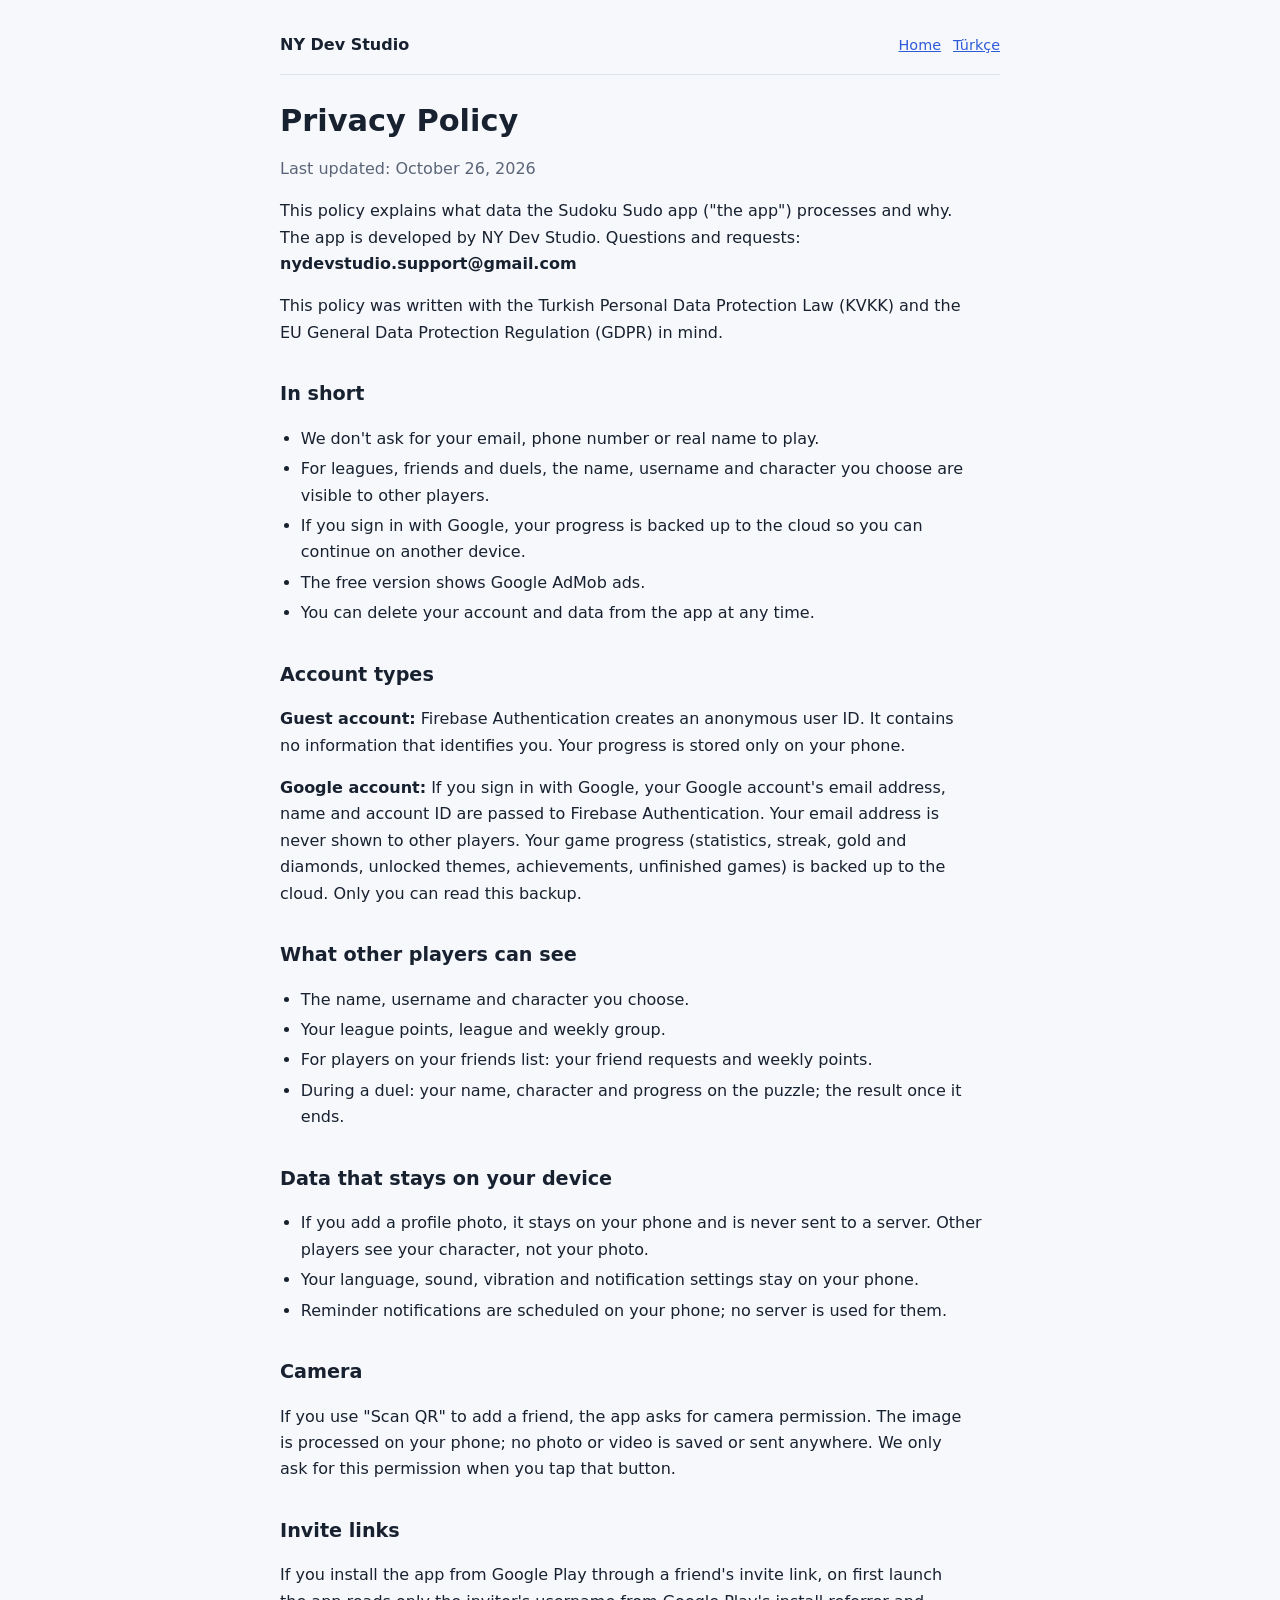
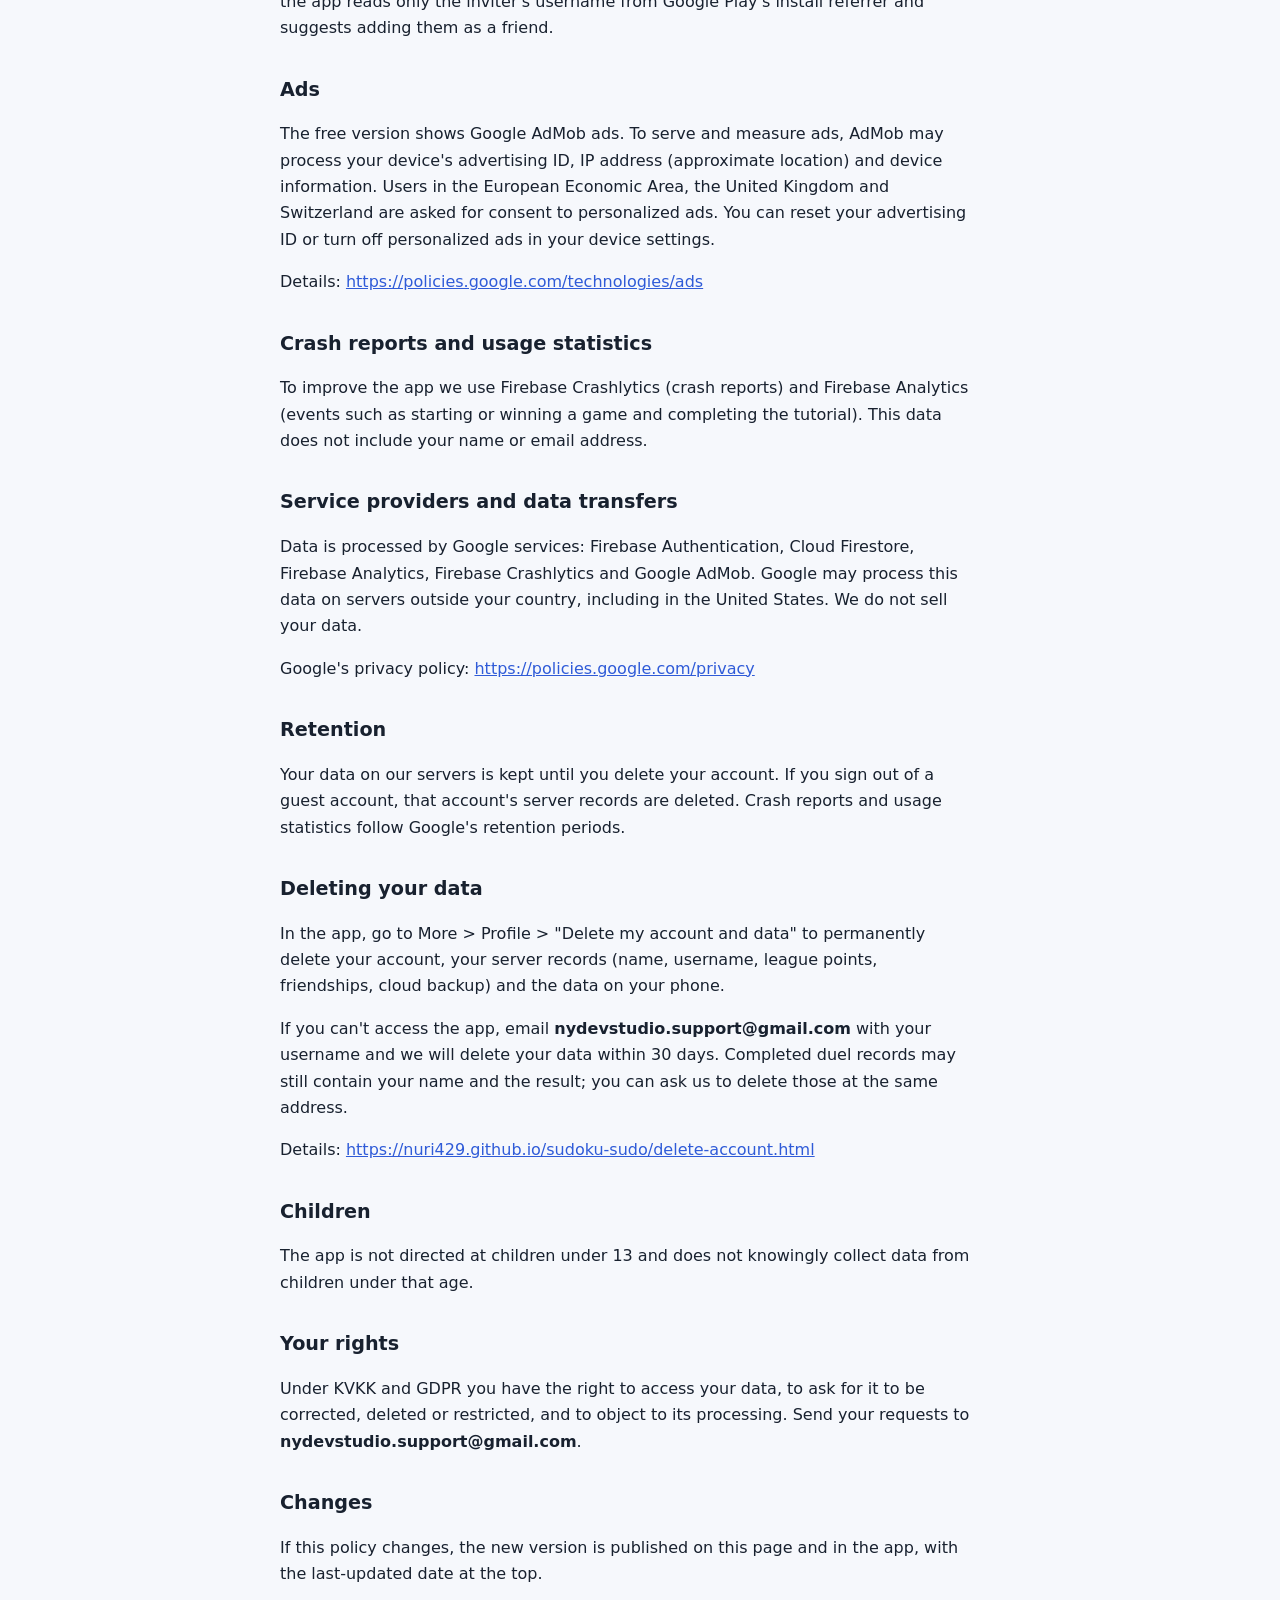
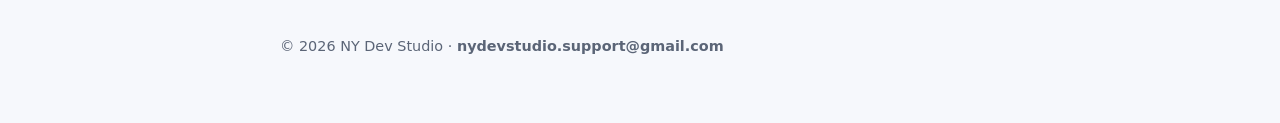
==== sudoku-sudo/privacy.html @ 25af7e7c "Sudoku Sudo gizlilik politikası, hesap silme sayfaları ve app-ads.txt Co-Authored-By: Claude Opus 5." ====
<!doctype html>
<html lang="en">
<head>
<meta charset="utf-8">
<meta name="viewport" content="width=device-width, initial-scale=1">
<title>Privacy Policy · Sudoku Sudo</title>
<link rel="stylesheet" href="/style.css">
</head>
<body>
<main>
<header class="site"><a class="brand" href="/">NY Dev Studio</a><nav class="lang"><a href="/">Home</a><a href="/sudoku-sudo/gizlilik.html" hreflang="tr">Türkçe</a></nav></header>
<h1>Privacy Policy</h1>
<p class="meta">Last updated: October 26, 2026</p>
<p>This policy explains what data the Sudoku Sudo app (&quot;the app&quot;) processes and why. The app is developed by NY Dev Studio. Questions and requests: <span class="mail">nydevstudio.support@gmail.com</span></p>
<p>This policy was written with the Turkish Personal Data Protection Law (KVKK) and the EU General Data Protection Regulation (GDPR) in mind.</p>
<h2>In short</h2>
<ul>
<li>We don&#x27;t ask for your email, phone number or real name to play.</li>
<li>For leagues, friends and duels, the name, username and character you choose are visible to other players.</li>
<li>If you sign in with Google, your progress is backed up to the cloud so you can continue on another device.</li>
<li>The free version shows Google AdMob ads.</li>
<li>You can delete your account and data from the app at any time.</li>
</ul>
<h2>Account types</h2>
<p><strong>Guest account:</strong> Firebase Authentication creates an anonymous user ID. It contains no information that identifies you. Your progress is stored only on your phone.</p>
<p><strong>Google account:</strong> If you sign in with Google, your Google account&#x27;s email address, name and account ID are passed to Firebase Authentication. Your email address is never shown to other players. Your game progress (statistics, streak, gold and diamonds, unlocked themes, achievements, unfinished games) is backed up to the cloud. Only you can read this backup.</p>
<h2>What other players can see</h2>
<ul>
<li>The name, username and character you choose.</li>
<li>Your league points, league and weekly group.</li>
<li>For players on your friends list: your friend requests and weekly points.</li>
<li>During a duel: your name, character and progress on the puzzle; the result once it ends.</li>
</ul>
<h2>Data that stays on your device</h2>
<ul>
<li>If you add a profile photo, it stays on your phone and is never sent to a server. Other players see your character, not your photo.</li>
<li>Your language, sound, vibration and notification settings stay on your phone.</li>
<li>Reminder notifications are scheduled on your phone; no server is used for them.</li>
</ul>
<h2>Camera</h2>
<p>If you use &quot;Scan QR&quot; to add a friend, the app asks for camera permission. The image is processed on your phone; no photo or video is saved or sent anywhere. We only ask for this permission when you tap that button.</p>
<h2>Invite links</h2>
<p>If you install the app from Google Play through a friend&#x27;s invite link, on first launch the app reads only the inviter&#x27;s username from Google Play&#x27;s install referrer and suggests adding them as a friend.</p>
<h2>Ads</h2>
<p>The free version shows Google AdMob ads. To serve and measure ads, AdMob may process your device&#x27;s advertising ID, IP address (approximate location) and device information. Users in the European Economic Area, the United Kingdom and Switzerland are asked for consent to personalized ads. You can reset your advertising ID or turn off personalized ads in your device settings.</p>
<p>Details: <a href="https://policies.google.com/technologies/ads">https://policies.google.com/technologies/ads</a></p>
<h2>Crash reports and usage statistics</h2>
<p>To improve the app we use Firebase Crashlytics (crash reports) and Firebase Analytics (events such as starting or winning a game and completing the tutorial). This data does not include your name or email address.</p>
<h2>Service providers and data transfers</h2>
<p>Data is processed by Google services: Firebase Authentication, Cloud Firestore, Firebase Analytics, Firebase Crashlytics and Google AdMob. Google may process this data on servers outside your country, including in the United States. We do not sell your data.</p>
<p>Google&#x27;s privacy policy: <a href="https://policies.google.com/privacy">https://policies.google.com/privacy</a></p>
<h2>Retention</h2>
<p>Your data on our servers is kept until you delete your account. If you sign out of a guest account, that account&#x27;s server records are deleted. Crash reports and usage statistics follow Google&#x27;s retention periods.</p>
<h2>Deleting your data</h2>
<p>In the app, go to More &gt; Profile &gt; &quot;Delete my account and data&quot; to permanently delete your account, your server records (name, username, league points, friendships, cloud backup) and the data on your phone.</p>
<p>If you can&#x27;t access the app, email <span class="mail">nydevstudio.support@gmail.com</span> with your username and we will delete your data within 30 days. Completed duel records may still contain your name and the result; you can ask us to delete those at the same address.</p>
<p>Details: <a href="https://nuri429.github.io/sudoku-sudo/delete-account.html">https://nuri429.github.io/sudoku-sudo/delete-account.html</a></p>
<h2>Children</h2>
<p>The app is not directed at children under 13 and does not knowingly collect data from children under that age.</p>
<h2>Your rights</h2>
<p>Under KVKK and GDPR you have the right to access your data, to ask for it to be corrected, deleted or restricted, and to object to its processing. Send your requests to <span class="mail">nydevstudio.support@gmail.com</span>.</p>
<h2>Changes</h2>
<p>If this policy changes, the new version is published on this page and in the app, with the last-updated date at the top.</p>
<footer>© 2026 NY Dev Studio · <span class="mail">nydevstudio.support@gmail.com</span></footer>
</main>
</body>
</html>
---- style.css ----
:root {
  --bg: #f6f8fc; --surface: #ffffff; --fg: #18212f; --muted: #5b6577;
  --line: #dfe5ef; --accent: #2f5bd8;
  --font: "Nunito", "Segoe UI", system-ui, -apple-system, sans-serif;
}
@media (prefers-color-scheme: dark) {
  :root { --bg: #10151f; --surface: #171e2b; --fg: #e8edf6; --muted: #9aa5ba; --line: #2a3446; --accent: #8fa9ff; }
}
* { box-sizing: border-box; }
body { margin: 0; background: var(--bg); color: var(--fg); font: 16px/1.65 var(--font);
  padding: 32px max(16px, env(safe-area-inset-left)) 64px max(16px, env(safe-area-inset-right)); }
main { max-width: 720px; margin: 0 auto; }
header.site { display: flex; flex-wrap: wrap; gap: 8px 16px; align-items: center; justify-content: space-between;
  margin-bottom: 28px; padding-bottom: 16px; border-bottom: 1px solid var(--line); }
header.site a.brand { font-weight: 800; color: var(--fg); text-decoration: none; }
nav.lang a { margin-left: 12px; font-size: .9rem; }
h1 { font-size: 1.9rem; line-height: 1.2; margin: 0 0 8px; }
h2 { font-size: 1.2rem; margin: 32px 0 8px; }
p, li { max-width: 68ch; }
ul, ol { padding-left: 1.3em; }
li { margin: 4px 0; }
a { color: var(--accent); }
.meta { color: var(--muted); }
.card { background: var(--surface); border: 1px solid var(--line); border-radius: 12px; padding: 16px 20px; margin: 16px 0; }
.mail { font-weight: 700; user-select: all; }
footer { margin-top: 48px; color: var(--muted); font-size: .9rem; }
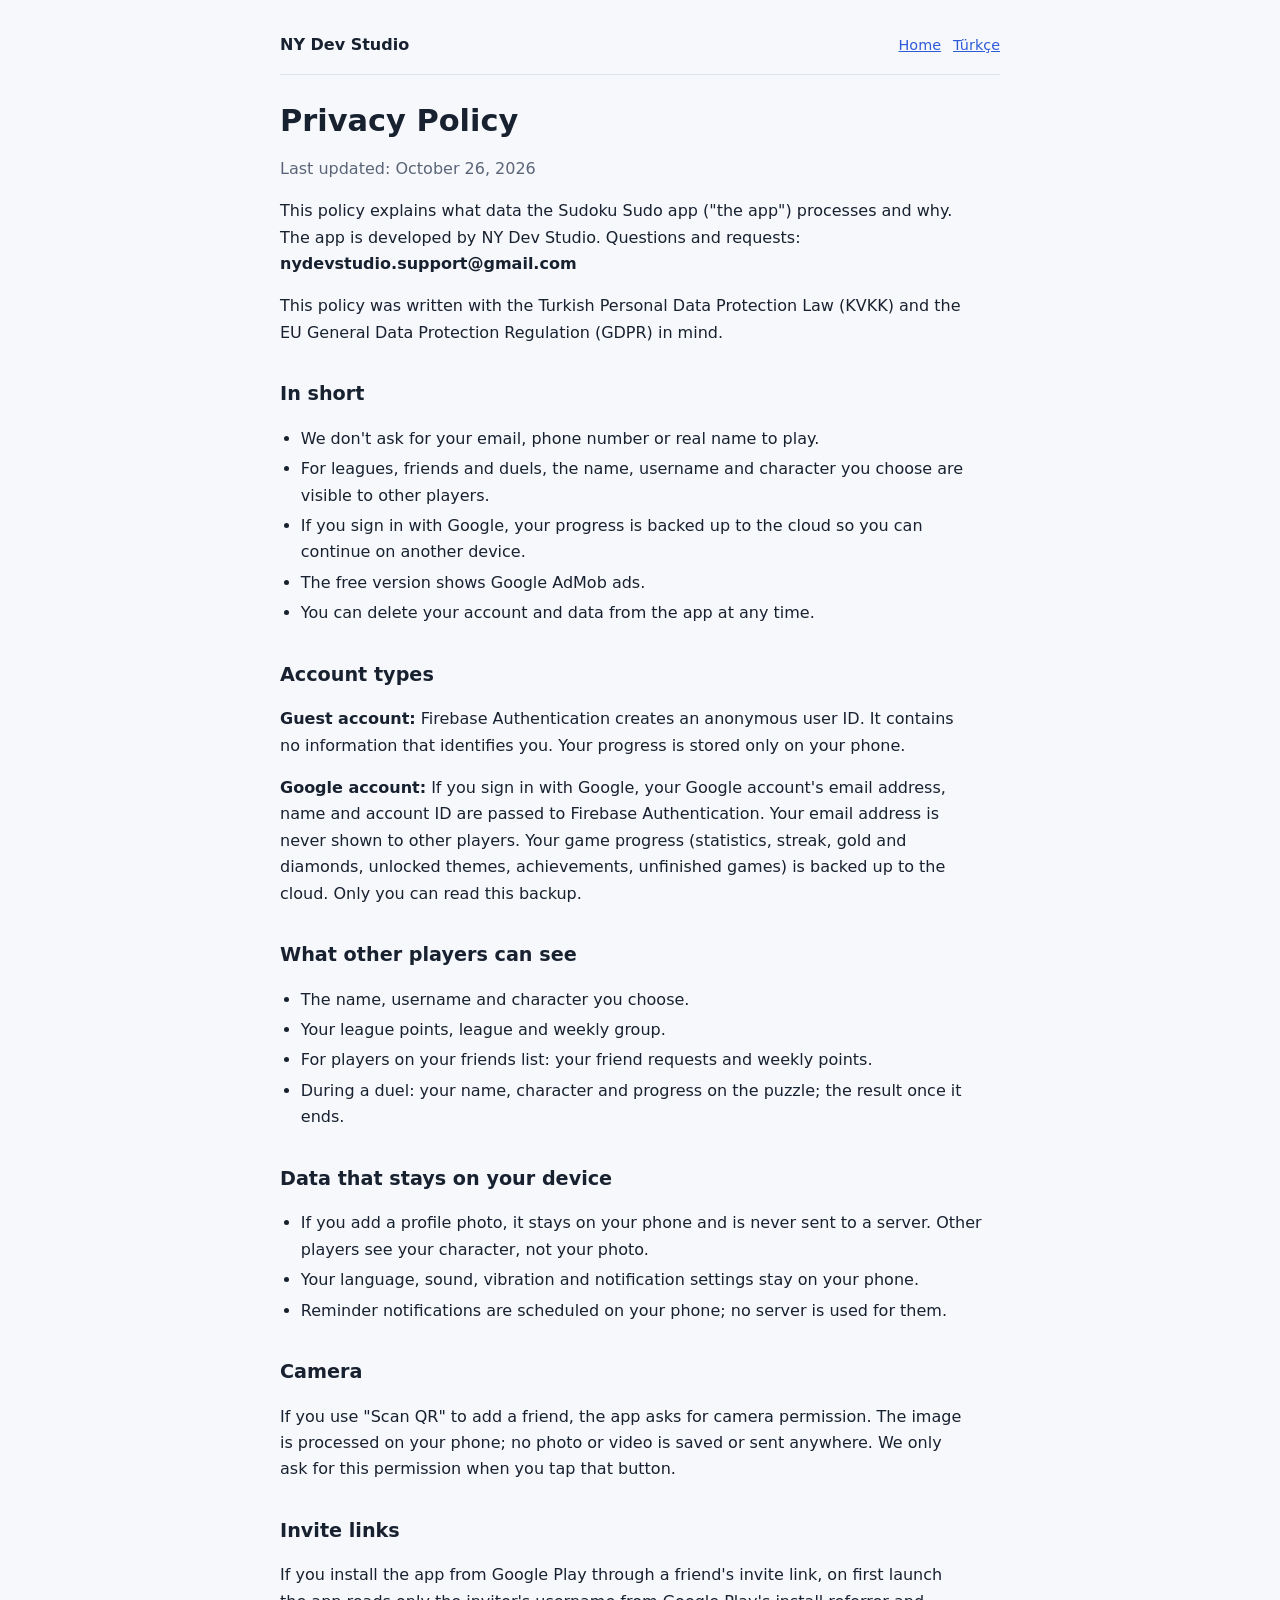
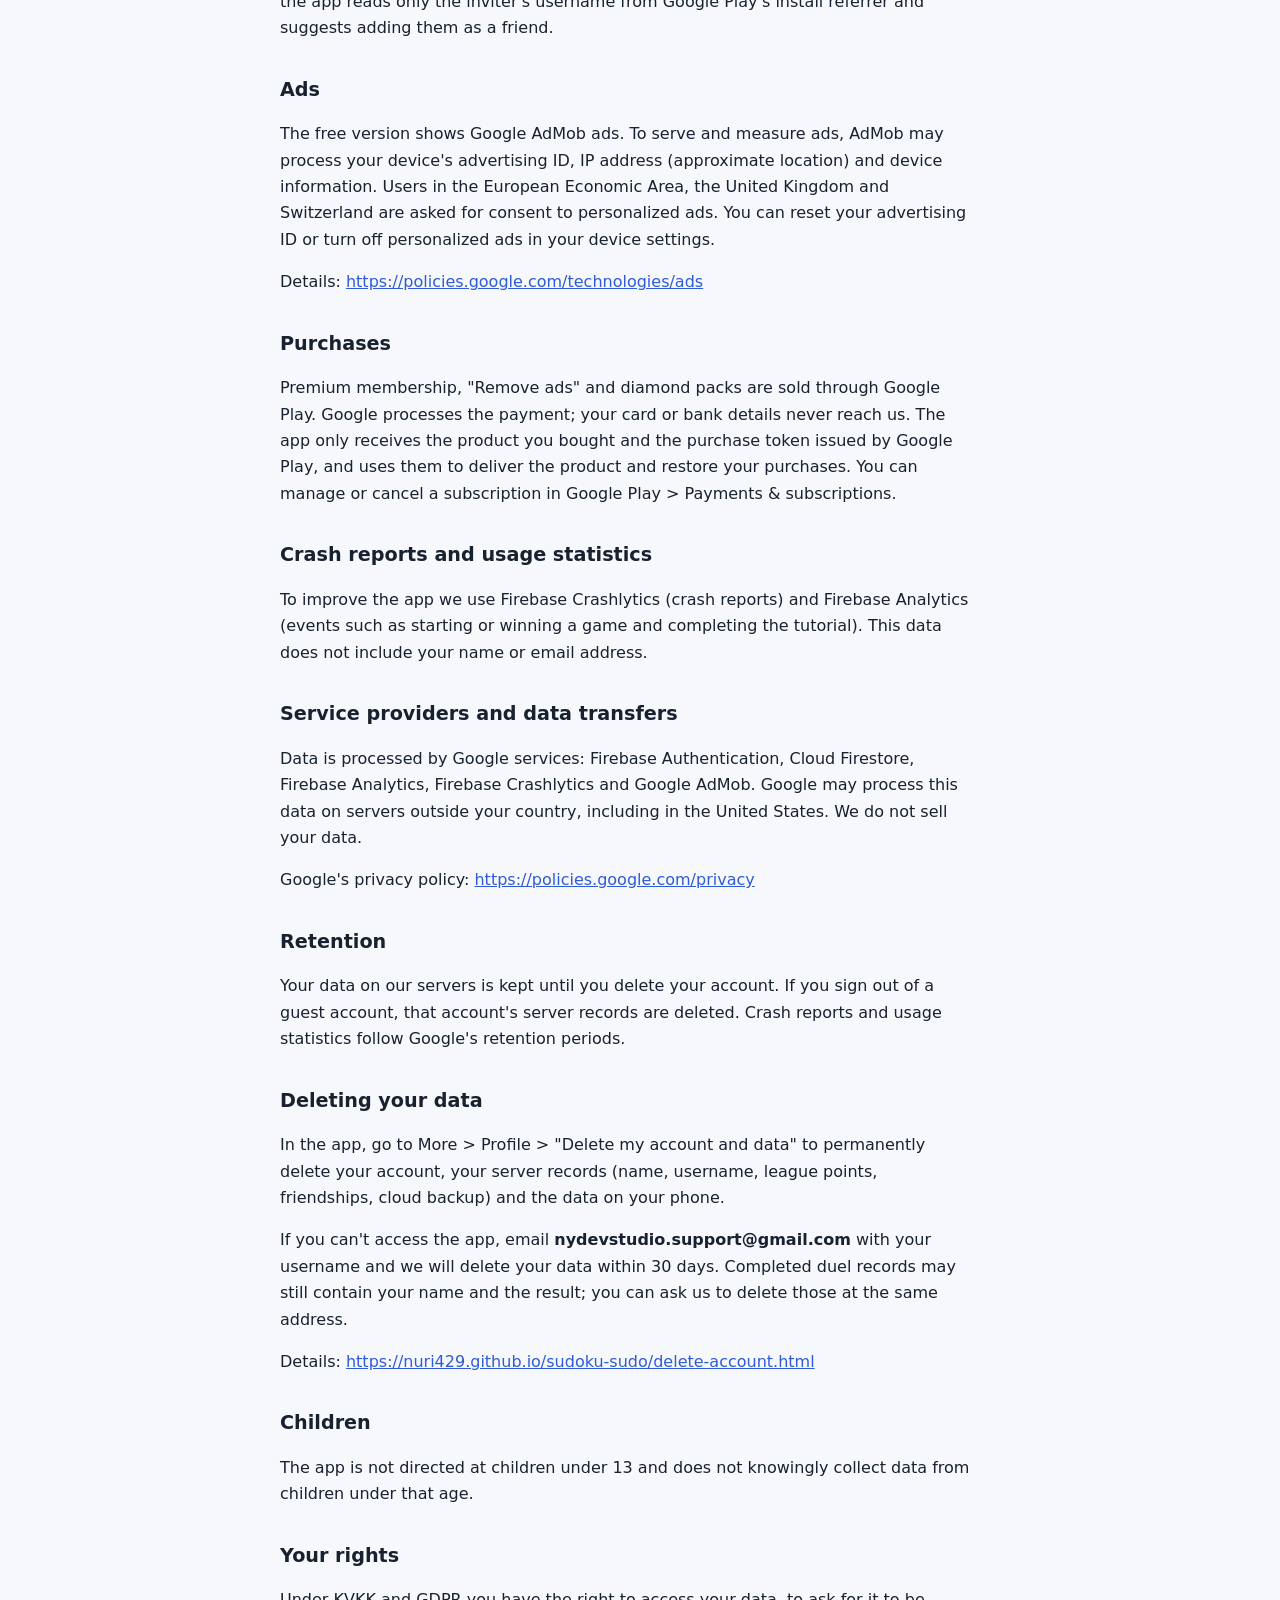
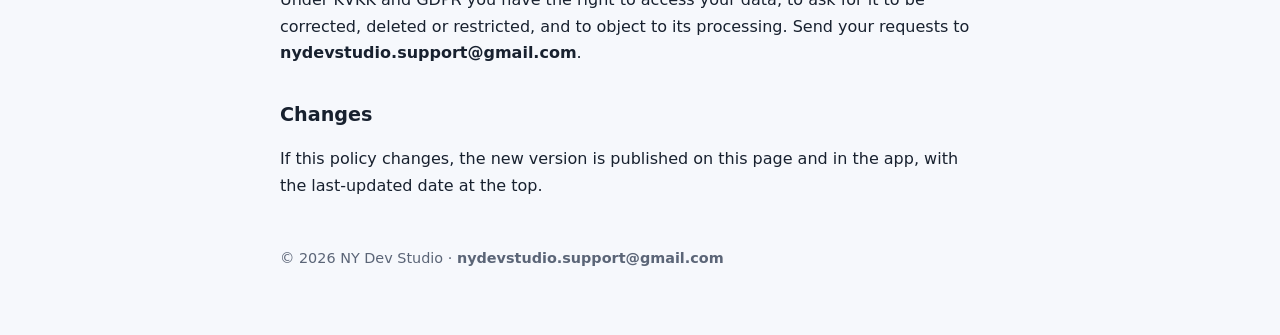
==== commit 93d5d20d: "Gizlilik: satın almalar bölümü Co-Authored-By: Claude Opus 5.5 <noreply@anthropic.com>" ====
--- a/sudoku-sudo/privacy.html
+++ b/sudoku-sudo/privacy.html
@@ -44,6 +44,8 @@
 <h2>Ads</h2>
 <p>The free version shows Google AdMob ads. To serve and measure ads, AdMob may process your device&#x27;s advertising ID, IP address (approximate location) and device information. Users in the European Economic Area, the United Kingdom and Switzerland are asked for consent to personalized ads. You can reset your advertising ID or turn off personalized ads in your device settings.</p>
 <p>Details: <a href="https://policies.google.com/technologies/ads">https://policies.google.com/technologies/ads</a></p>
+<h2>Purchases</h2>
+<p>Premium membership, &quot;Remove ads&quot; and diamond packs are sold through Google Play. Google processes the payment; your card or bank details never reach us. The app only receives the product you bought and the purchase token issued by Google Play, and uses them to deliver the product and restore your purchases. You can manage or cancel a subscription in Google Play &gt; Payments &amp; subscriptions.</p>
 <h2>Crash reports and usage statistics</h2>
 <p>To improve the app we use Firebase Crashlytics (crash reports) and Firebase Analytics (events such as starting or winning a game and completing the tutorial). This data does not include your name or email address.</p>
 <h2>Service providers and data transfers</h2>
